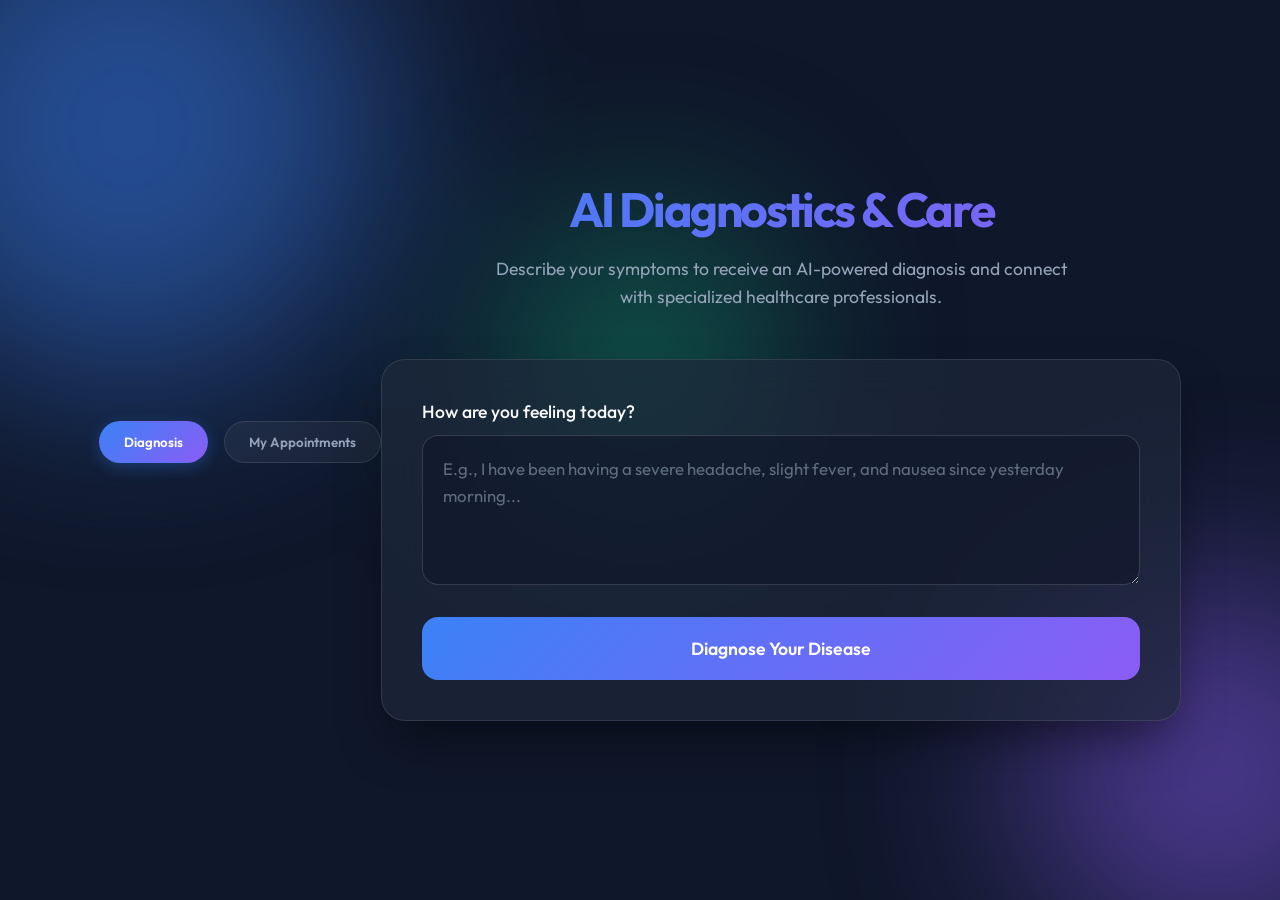
==== Frontend/index.html @ 9ebc0447 "Initial commit: Medical AI project setup" ====
<!DOCTYPE html>
<html lang="en">
<head>
    <meta charset="UTF-8">
    <meta name="viewport" content="width=device-width, initial-scale=1.0">
    <meta name="description" content="AI Healthcare Assistant for disease diagnosis and appointment booking">
    <title>AI Healthcare Assistant</title>
    <link rel="preconnect" href="https://fonts.googleapis.com">
    <link rel="preconnect" href="https://fonts.gstatic.com" crossorigin>
    <link href="https://fonts.googleapis.com/css2?family=Outfit:wght@300;400;500;600;700&display=swap" rel="stylesheet">
    <link rel="stylesheet" href="styles.css">
</head>
<body>
    <div class="background-globes">
        <div class="globe globe-1"></div>
        <div class="globe globe-2"></div>
        <div class="globe globe-3"></div>
    </div>

    <nav class="app-nav">
        <button id="nav-diagnosis" class="nav-btn active">Diagnosis</button>
        <button id="nav-appointments" class="nav-btn">My Appointments</button>
    </nav>

    <main class="app-container">
        <header class="app-header">
            <h1>AI Diagnostics & Care</h1>
            <p id="header-subtitle">Describe your symptoms to receive an AI-powered diagnosis and connect with specialized healthcare professionals.</p>
        </header>

        <section id="appointments-section" class="card hidden fade-in">
            <div class="dashboard-header">
                <h2>Your Upcoming Appointments</h2>
                <button id="refresh-appointments" class="icon-btn-small">↻</button>
            </div>
            <div id="appointments-list" class="appointments-list">
                <p class="empty-msg">No appointments booked yet.</p>
            </div>
        </section>

        <section id="diagnosis-section" class="card fade-in">
            <div class="input-group">
                <label for="symptoms-input">How are you feeling today?</label>
                <textarea id="symptoms-input" placeholder="E.g., I have been having a severe headache, slight fever, and nausea since yesterday morning..."></textarea>
            </div>
            
            <button id="predict-btn" class="primary-btn glow-effect">
                <span class="btn-text">Diagnose Your Disease</span>
                <div class="loader hidden"></div>
            </button>

            <div id="prediction-result" class="result-box hidden">
                <h3>Diagnosis Result</h3>
                <p id="disease-text"></p>
                
                <div class="action-wrapper hidden" id="appointment-wrapper">
                    <button id="book-appointment-btn" class="secondary-btn">
                        Book an Appointment
                    </button>
                </div>
            </div>
        </section>

        <section id="chat-section" class="card hidden slide-up">
            <div class="chat-header">
                <h2>Appointment Booking</h2>
                <button id="close-chat" class="icon-btn" aria-label="Close chat">×</button>
            </div>
            
            <div class="chat-window" id="chat-window">
                <div class="message ai-message">
                    <div class="avatar">AI</div>
                    <div class="bubble">Hello! I see you need an appointment based on your recent diagnosis. How can I help you schedule that today?</div>
                </div>
            </div>

            <div class="chat-input-area">
                <input type="text" id="chat-input" placeholder="Type a message..." autocomplete="off">
                <button id="send-btn" class="send-btn">
                    <svg width="24" height="24" viewBox="0 0 24 24" fill="none" xmlns="http://www.w3.org/2000/svg">
                        <path d="M22 2L11 13" stroke="currentColor" stroke-width="2" stroke-linecap="round" stroke-linejoin="round"/>
                        <path d="M22 2L15 22L11 13L2 9L22 2Z" stroke="currentColor" stroke-width="2" stroke-linecap="round" stroke-linejoin="round"/>
                    </svg>
                </button>
            </div>
        </section>
    </main>

    <script src="app.js"></script>
</body>
</html>
---- Frontend/styles.css ----
:root {
    --bg-color: #0f172a;
    --card-bg: rgba(30, 41, 59, 0.7);
    --card-border: rgba(255, 255, 255, 0.1);
    --text-primary: #f8fafc;
    --text-secondary: #94a3b8;
    --accent-primary: #3b82f6;
    --accent-hover: #2563eb;
    --accent-gradient: linear-gradient(135deg, #3b82f6 0%, #8b5cf6 100%);
    --success-gradient: linear-gradient(135deg, #10b981 0%, #059669 100%);
    --input-bg: rgba(15, 23, 42, 0.6);
    --input-border: rgba(255, 255, 255, 0.15);
    --input-focus: #3b82f6;
    --ai-msg-bg: rgba(59, 130, 246, 0.15);
    --user-msg-bg: rgba(139, 92, 246, 0.2);
}

* {
    box-sizing: border-box;
    margin: 0;
    padding: 0;
}

body {
    font-family: 'Outfit', -apple-system, BlinkMacSystemFont, 'Segoe UI', Roboto, Helvetica, Arial, sans-serif;
    background-color: var(--bg-color);
    color: var(--text-primary);
    min-height: 100vh;
    display: flex;
    justify-content: center;
    align-items: center;
    position: relative;
    overflow-x: hidden;
    padding: 2rem;
}

/* Background Animations */
.background-globes {
    position: fixed;
    top: 0;
    left: 0;
    width: 100vw;
    height: 100vh;
    z-index: -1;
    overflow: hidden;
    pointer-events: none;
}

.globe {
    position: absolute;
    border-radius: 50%;
    filter: blur(100px);
    opacity: 0.5;
    animation: float 20s infinite ease-in-out alternate;
}

.globe-1 {
    width: 40vw;
    height: 40vw;
    background: #3b82f6;
    top: -10vw;
    left: -10vw;
    animation-delay: 0s;
}

.globe-2 {
    width: 30vw;
    height: 30vw;
    background: #8b5cf6;
    bottom: -5vw;
    right: -10vw;
    animation-delay: -5s;
}

.globe-3 {
    width: 20vw;
    height: 20vw;
    background: #10b981;
    top: 40%;
    left: 50%;
    transform: translate(-50%, -50%);
    animation-delay: -10s;
}

@keyframes float {
    0% { transform: translate(0, 0) scale(1); }
    100% { transform: translate(30px, 50px) scale(1.1); }
}

/* Main Container */
.app-container {
    width: 100%;
    max-width: 800px;
    display: flex;
    flex-direction: column;
    gap: 2rem;
    z-index: 1;
}

.app-header {
    text-align: center;
    margin-bottom: 1rem;
}

.app-header h1 {
    font-size: 3rem;
    font-weight: 700;
    background: var(--accent-gradient);
    -webkit-background-clip: text;
    -webkit-text-fill-color: transparent;
    margin-bottom: 1rem;
    letter-spacing: -0.05em;
}

.app-header p {
    font-size: 1.1rem;
    color: var(--text-secondary);
    max-width: 600px;
    margin: 0 auto;
    line-height: 1.6;
}

/* Cards */
.card {
    background: var(--card-bg);
    backdrop-filter: blur(20px);
    -webkit-backdrop-filter: blur(20px);
    border: 1px solid var(--card-border);
    border-radius: 24px;
    padding: 2.5rem;
    box-shadow: 0 25px 50px -12px rgba(0, 0, 0, 0.5);
    transition: all 0.3s ease;
}

.fade-in {
    animation: fadeIn 0.8s ease-out forwards;
}

.slide-up {
    animation: slideUp 0.6s ease-out forwards;
}

@keyframes fadeIn {
    from { opacity: 0; }
    to { opacity: 1; }
}

@keyframes slideUp {
    from { opacity: 0; transform: translateY(20px); }
    to { opacity: 1; transform: translateY(0); }
}

/* Input Styles */
.input-group {
    display: flex;
    flex-direction: column;
    gap: 0.75rem;
    margin-bottom: 2rem;
}

.input-group label {
    font-size: 1.1rem;
    font-weight: 500;
    color: var(--text-primary);
}

textarea {
    width: 100%;
    min-height: 150px;
    background: var(--input-bg);
    border: 1px solid var(--input-border);
    border-radius: 16px;
    padding: 1.25rem;
    color: var(--text-primary);
    font-family: inherit;
    font-size: 1.05rem;
    line-height: 1.6;
    resize: vertical;
    transition: all 0.3s ease;
}

textarea:focus, input:focus {
    outline: none;
    border-color: var(--input-focus);
    box-shadow: 0 0 0 4px rgba(59, 130, 246, 0.15);
}

textarea::placeholder {
    color: rgba(148, 163, 184, 0.6);
}

/* Buttons */
.primary-btn {
    width: 100%;
    padding: 1.25rem;
    border: none;
    border-radius: 16px;
    background: var(--accent-gradient);
    color: white;
    font-size: 1.1rem;
    font-weight: 600;
    font-family: inherit;
    cursor: pointer;
    position: relative;
    overflow: hidden;
    transition: all 0.3s ease;
    display: flex;
    justify-content: center;
    align-items: center;
    gap: 10px;
}

.primary-btn:hover {
    transform: translateY(-2px);
    box-shadow: 0 10px 25px -5px rgba(59, 130, 246, 0.5);
}

.primary-btn:active {
    transform: translateY(1px);
}

.secondary-btn {
    width: 100%;
    padding: 1rem;
    border: none;
    border-radius: 12px;
    background: var(--success-gradient);
    color: white;
    font-size: 1.05rem;
    font-weight: 600;
    font-family: inherit;
    cursor: pointer;
    transition: all 0.3s ease;
    margin-top: 1rem;
}

.secondary-btn:hover {
    transform: translateY(-2px);
    box-shadow: 0 10px 25px -5px rgba(16, 185, 129, 0.4);
}

.icon-btn {
    background: none;
    border: none;
    color: var(--text-secondary);
    font-size: 2rem;
    cursor: pointer;
    transition: color 0.2s ease;
    line-height: 1;
}

.icon-btn:hover {
    color: var(--text-primary);
}

/* Loader */
.loader {
    width: 24px;
    height: 24px;
    border: 3px solid rgba(255, 255, 255, 0.3);
    border-top: 3px solid white;
    border-radius: 50%;
    animation: spin 1s linear infinite;
}

@keyframes spin {
    0% { transform: rotate(0deg); }
    100% { transform: rotate(360deg); }
}

/* Results Area */
.result-box {
    margin-top: 2rem;
    padding: 1.5rem;
    background: rgba(16, 185, 129, 0.1);
    border: 1px solid rgba(16, 185, 129, 0.2);
    border-radius: 16px;
    animation: slideUp 0.5s ease-out forwards;
}

.result-box h3 {
    color: #34d399;
    margin-bottom: 0.5rem;
    font-size: 1.2rem;
}

.result-box p {
    font-size: 1.1rem;
    line-height: 1.6;
    margin-bottom: 1rem;
}

.hidden {
    display: none !important;
}

/* Chat Section */
.chat-header {
    display: flex;
    justify-content: space-between;
    align-items: center;
    margin-bottom: 1.5rem;
    padding-bottom: 1.5rem;
    border-bottom: 1px solid var(--card-border);
}

.chat-header h2 {
    font-size: 1.5rem;
    font-weight: 600;
}

.chat-window {
    height: 350px;
    overflow-y: auto;
    display: flex;
    flex-direction: column;
    gap: 1.5rem;
    padding-right: 1rem;
    margin-bottom: 1.5rem;
}

.chat-window::-webkit-scrollbar {
    width: 6px;
}

.chat-window::-webkit-scrollbar-track {
    background: rgba(255, 255, 255, 0.05);
    border-radius: 10px;
}

.chat-window::-webkit-scrollbar-thumb {
    background: rgba(255, 255, 255, 0.2);
    border-radius: 10px;
}

.message {
    display: flex;
    gap: 1rem;
    max-width: 85%;
}

.ai-message {
    align-self: flex-start;
}

.user-message {
    align-self: flex-end;
    flex-direction: row-reverse;
}

.avatar {
    width: 40px;
    height: 40px;
    border-radius: 50%;
    display: flex;
    justify-content: center;
    align-items: center;
    font-weight: 600;
    font-size: 0.9rem;
    flex-shrink: 0;
}

.ai-message .avatar {
    background: var(--accent-gradient);
    color: white;
}

.user-message .avatar {
    background: rgba(255, 255, 255, 0.1);
    border: 1px solid rgba(255, 255, 255, 0.2);
    color: white;
}

.bubble {
    padding: 1rem;
    border-radius: 16px;
    line-height: 1.5;
    font-size: 1.05rem;
}

.ai-message .bubble {
    background: var(--ai-msg-bg);
    border: 1px solid rgba(59, 130, 246, 0.2);
    border-top-left-radius: 4px;
}

.user-message .bubble {
    background: var(--user-msg-bg);
    border: 1px solid rgba(139, 92, 246, 0.2);
    border-top-right-radius: 4px;
}

.chat-input-area {
    display: flex;
    gap: 1rem;
    position: relative;
}

.chat-input-area input {
    flex: 1;
    background: var(--input-bg);
    border: 1px solid var(--input-border);
    border-radius: 24px;
    padding: 1rem 1.5rem;
    color: var(--text-primary);
    font-family: inherit;
    font-size: 1.05rem;
    transition: all 0.3s ease;
}

.send-btn {
    width: 50px;
    height: 50px;
    border-radius: 50%;
    border: none;
    background: var(--accent-gradient);
    color: white;
    display: flex;
    justify-content: center;
    align-items: center;
    cursor: pointer;
    transition: all 0.3s ease;
    flex-shrink: 0;
}

.send-btn:hover {
    transform: scale(1.05);
    box-shadow: 0 5px 15px rgba(59, 130, 246, 0.4);
}

.send-btn:active {
    transform: scale(0.95);
}

.typing-indicator {
    display: flex;
    gap: 4px;
    padding: 5px;
}

.typing-indicator span {
    width: 6px;
    height: 6px;
    background-color: var(--text-secondary);
    border-radius: 50%;
    animation: typing 1.4s infinite ease-in-out both;
}

.typing-indicator span:nth-child(1) { animation-delay: -0.32s; }
.typing-indicator span:nth-child(2) { animation-delay: -0.16s; }

@keyframes typing {
    0%, 80%, 100% { transform: scale(0); }
    40% { transform: scale(1); }
}

@media (max-width: 640px) {
    body { padding: 1rem; }
    .app-header h1 { font-size: 2.2rem; }
    .card { padding: 1.5rem; }
    .message { max-width: 95%; }
}

/* Authentication Styles */
.auth-container {
    max-width: 450px;
    align-items: center;
}

.auth-card-wrap {
    width: 100%;
}

.auth-header {
    text-align: center;
    margin-bottom: 2rem;
}

.auth-header h2 {
    font-size: 2rem;
    font-weight: 600;
    margin-bottom: 0.5rem;
    color: var(--text-primary);
}

.auth-header p {
    color: var(--text-secondary);
    font-size: 1rem;
}

.auth-input {
    width: 100%;
    background: var(--input-bg);
    border: 1px solid var(--input-border);
    border-radius: 12px;
    padding: 1rem 1.25rem;
    color: var(--text-primary);
    font-family: inherit;
    font-size: 1.05rem;
    transition: all 0.3s ease;
}

.mt-2 {
    margin-top: 1.5rem;
}

.auth-switch {
    text-align: center;
    margin-top: 1.5rem;
    color: var(--text-secondary);
}

.link-text {
    color: var(--accent-primary);
    cursor: pointer;
    font-weight: 500;
    transition: color 0.3s ease;
}

.link-text:hover {
    color: var(--accent-hover);
    text-decoration: underline;
}

.error-text {
    color: #ef4444;
    background: rgba(239, 68, 68, 0.1);
    border: 1px solid rgba(239, 68, 68, 0.2);
    padding: 1rem;
    border-radius: 8px;
    margin-bottom: 1.5rem;
    font-size: 0.95rem;
    text-align: center;
}

/* Doctor Selection Styles */
.section-subtitle {
    font-size: 1rem;
    font-weight: 600;
    color: var(--text-secondary);
    text-transform: uppercase;
    letter-spacing: 0.05em;
    margin-bottom: 1rem;
}

.doctor-list {
    display: flex;
    flex-direction: column;
    gap: 1rem;
    margin-top: 1rem;
}

.doctor-card {
    background: rgba(255, 255, 255, 0.05);
    border: 1px solid rgba(255, 255, 255, 0.1);
    border-radius: 16px;
    padding: 1.25rem;
    display: flex;
    justify-content: space-between;
    align-items: center;
    transition: all 0.3s ease;
}

.doctor-card:hover {
    background: rgba(255, 255, 255, 0.08);
    border-color: var(--accent-primary);
    transform: translateX(5px);
}

.doc-info {
    display: flex;
    flex-direction: column;
    gap: 4px;
}

.doc-info strong {
    font-size: 1.1rem;
    color: var(--text-primary);
}

.doc-info span { font-size: 0.9rem; color: var(--text-secondary); }

.book-btn {
    background: var(--accent-gradient);
    border: none;
    color: white;
    padding: 0.6rem 1.2rem;
    border-radius: 10px;
    font-weight: 600;
    cursor: pointer;
    transition: all 0.3s ease;
}

.book-btn:hover {
    transform: scale(1.05);
    box-shadow: 0 4px 15px rgba(59, 130, 246, 0.4);
}

.small-text {
    font-size: 0.9rem;
    color: var(--text-secondary);
    text-align: center;
    margin-top: 1.5rem;
}

.mt-3 {
    margin-top: 2rem;
}

/* Navigation Styles */
.app-nav {
    display: flex;
    justify-content: center;
    gap: 1rem;
    margin-bottom: 1rem;
    z-index: 2;
}

.nav-btn {
    background: rgba(255, 255, 255, 0.05);
    border: 1px solid var(--card-border);
    color: var(--text-secondary);
    padding: 0.75rem 1.5rem;
    border-radius: 50px;
    font-family: inherit;
    font-weight: 600;
    cursor: pointer;
    transition: all 0.3s ease;
    backdrop-filter: blur(10px);
}

.nav-btn:hover {
    background: rgba(255, 255, 255, 0.1);
    color: var(--text-primary);
}

.nav-btn.active {
    background: var(--accent-gradient);
    color: white;
    border-color: transparent;
    box-shadow: 0 4px 15px rgba(59, 130, 246, 0.3);
}

/* Dashboard Styles */
.dashboard-header {
    display: flex;
    justify-content: space-between;
    align-items: center;
    margin-bottom: 2rem;
}

.icon-btn-small {
    background: rgba(255, 255, 255, 0.1);
    border: none;
    color: var(--text-primary);
    width: 36px;
    height: 36px;
    border-radius: 50%;
    cursor: pointer;
    font-size: 1.2rem;
    display: flex;
    justify-content: center;
    align-items: center;
    transition: all 0.3s ease;
}

.icon-btn-small:hover {
    background: rgba(255, 255, 255, 0.2);
    transform: rotate(180deg);
}

.appointments-list {
    display: flex;
    flex-direction: column;
    gap: 1.25rem;
    max-height: 500px;
    overflow-y: auto;
    padding-right: 0.5rem;
}

.appointment-item {
    background: rgba(15, 23, 42, 0.4);
    border: 1px solid var(--card-border);
    border-radius: 16px;
    padding: 1.5rem;
    display: flex;
    justify-content: space-between;
    align-items: center;
    transition: all 0.3s ease;
}

.appointment-item:hover {
    border-color: var(--accent-primary);
    background: rgba(15, 23, 42, 0.6);
}

.apt-main-info {
    display: flex;
    flex-direction: column;
    gap: 6px;
}

.apt-main-info h4 {
    font-size: 1.2rem;
    color: var(--text-primary);
}

.apt-special {
    font-size: 0.9rem;
    color: var(--accent-primary);
    font-weight: 500;
}

.apt-disease {
    font-size: 0.9rem;
    color: var(--text-secondary);
    font-style: italic;
    margin-top: 4px;
}

.apt-time-info {
    text-align: right;
    display: flex;
    flex-direction: column;
    gap: 4px;
}

.apt-date {
    font-weight: 600;
    color: var(--text-primary);
}

.apt-time {
    color: var(--text-secondary);
    font-size: 0.95rem;
}

.apt-status {
    font-size: 0.8rem;
    padding: 4px 10px;
    border-radius: 20px;
    text-transform: uppercase;
    font-weight: 700;
    letter-spacing: 0.05em;
    margin-top: 6px;
    display: inline-block;
}

.status-pending { background: rgba(245, 158, 11, 0.2); color: #fbbf24; }
.status-confirmed { background: rgba(16, 185, 129, 0.2); color: #34d399; }
.status-cancelled { background: rgba(239, 68, 68, 0.2); color: #f87171; }

/* =========================================
   PREMIUM DOCTOR PORTAL UI
   ========================================= */

#doctor-login-section {
    min-height: 100vh;
    display: flex;
    align-items: center;
    justify-content: center;
    background: radial-gradient(circle at top left, #1e293b, #0f172a);
    padding: 2rem;
}

.login-card {
    background: rgba(30, 41, 59, 0.7);
    backdrop-filter: blur(12px);
    border: 1px solid rgba(255, 255, 255, 0.1);
    border-radius: 24px;
    padding: 3.5rem;
    width: 100%;
    max-width: 500px;
    box-shadow: 0 25px 50px -12px rgba(0, 0, 0, 0.5);
    animation: slideUp 0.6s cubic-bezier(0.16, 1, 0.3, 1);
}

.login-header {
    text-align: center;
    margin-bottom: 2.5rem;
}

.login-header h2 {
    font-size: 2.5rem;
    font-weight: 800;
    background: linear-gradient(135deg, #60a5fa, #c084fc);
    -webkit-background-clip: text;
    -webkit-text-fill-color: transparent;
    margin-bottom: 0.5rem;
}

.login-header p {
    color: #94a3b8;
    font-size: 1.1rem;
}

.form-group {
    margin-bottom: 1.5rem;
}

.form-group input, .form-group select {
    width: 100%;
    background: rgba(15, 23, 42, 0.6);
    border: 1px solid rgba(255, 255, 255, 0.1);
    border-radius: 12px;
    padding: 1rem 1.25rem;
    color: white;
    font-size: 1rem;
    transition: all 0.3s ease;
}

.form-group input:focus, .form-group select:focus {
    outline: none;
    border-color: #60a5fa;
    background: rgba(15, 23, 42, 0.8);
    box-shadow: 0 0 0 4px rgba(96, 165, 250, 0.1);
}

.btn-primary {
    width: 100%;
    padding: 1rem;
    border-radius: 12px;
    background: linear-gradient(135deg, #3b82f6, #8b5cf6);
    color: white;
    font-weight: 700;
    font-size: 1.1rem;
    border: none;
    cursor: pointer;
    transition: all 0.3s ease;
    margin-top: 1rem;
}

.btn-primary:hover {
    transform: translateY(-2px);
    box-shadow: 0 10px 20px -5px rgba(59, 130, 246, 0.5);
    filter: brightness(1.1);
}

.toggle-text {
    text-align: center;
    margin-top: 1.5rem;
    color: #94a3b8;
}

.toggle-text a {
    color: #60a5fa;
    text-decoration: none;
    font-weight: 600;
}

/* Dashboard Styles */
#doctor-dashboard {
    padding: 2rem;
    max-width: 1200px;
    margin: 0 auto;
}

.dash-header {
    display: flex;
    justify-content: space-between;
    align-items: center;
    margin-bottom: 3rem;
    padding-bottom: 1.5rem;
    border-bottom: 1px solid rgba(255, 255, 255, 0.1);
}

.dash-header h2 {
    font-size: 2rem;
    font-weight: 700;
}

.appointment-grid {
    display: grid;
    grid-template-columns: repeat(auto-fill, minmax(350px, 1fr));
    gap: 1.5rem;
}

.appointment-card {
    background: rgba(30, 41, 59, 0.4);
    border: 1px solid rgba(255, 255, 255, 0.05);
    border-radius: 20px;
    padding: 1.5rem;
    transition: all 0.3s ease;
    position: relative;
    overflow: hidden;
}

.appointment-card:hover {
    background: rgba(30, 41, 59, 0.6);
    transform: translateY(-5px);
    border-color: rgba(96, 165, 250, 0.3);
}

.status-badge {
    position: absolute;
    top: 1.5rem;
    right: 1.5rem;
    padding: 0.4rem 0.8rem;
    border-radius: 20px;
    font-size: 0.75rem;
    font-weight: 700;
    text-transform: uppercase;
    letter-spacing: 0.05em;
}

.badge-pending { background: rgba(245, 158, 11, 0.1); color: #fbbf24; }
.badge-confirmed { background: rgba(16, 185, 129, 0.1); color: #34d399; }

.patient-info h3 {
    font-size: 1.25rem;
    margin-bottom: 0.5rem;
    color: #f8fafc;
}

.info-row {
    display: flex;
    align-items: center;
    gap: 0.75rem;
    color: #94a3b8;
    margin-bottom: 0.5rem;
    font-size: 0.95rem;
}

.diagnosis-box {
    margin-top: 1.25rem;
    padding: 1rem;
    background: rgba(15, 23, 42, 0.4);
    border-radius: 12px;
    border: 1px dashed rgba(255, 255, 255, 0.1);
}

.diagnosis-label {
    font-size: 0.75rem;
    color: #64748b;
    text-transform: uppercase;
    font-weight: 700;
    display: block;
    margin-bottom: 0.25rem;
}

.action-btns {
    display: flex;
    gap: 0.75rem;
    margin-top: 1.5rem;
}

@keyframes slideUp {
    from { opacity: 0; transform: translateY(20px); }
    to { opacity: 1; transform: translateY(0); }
}
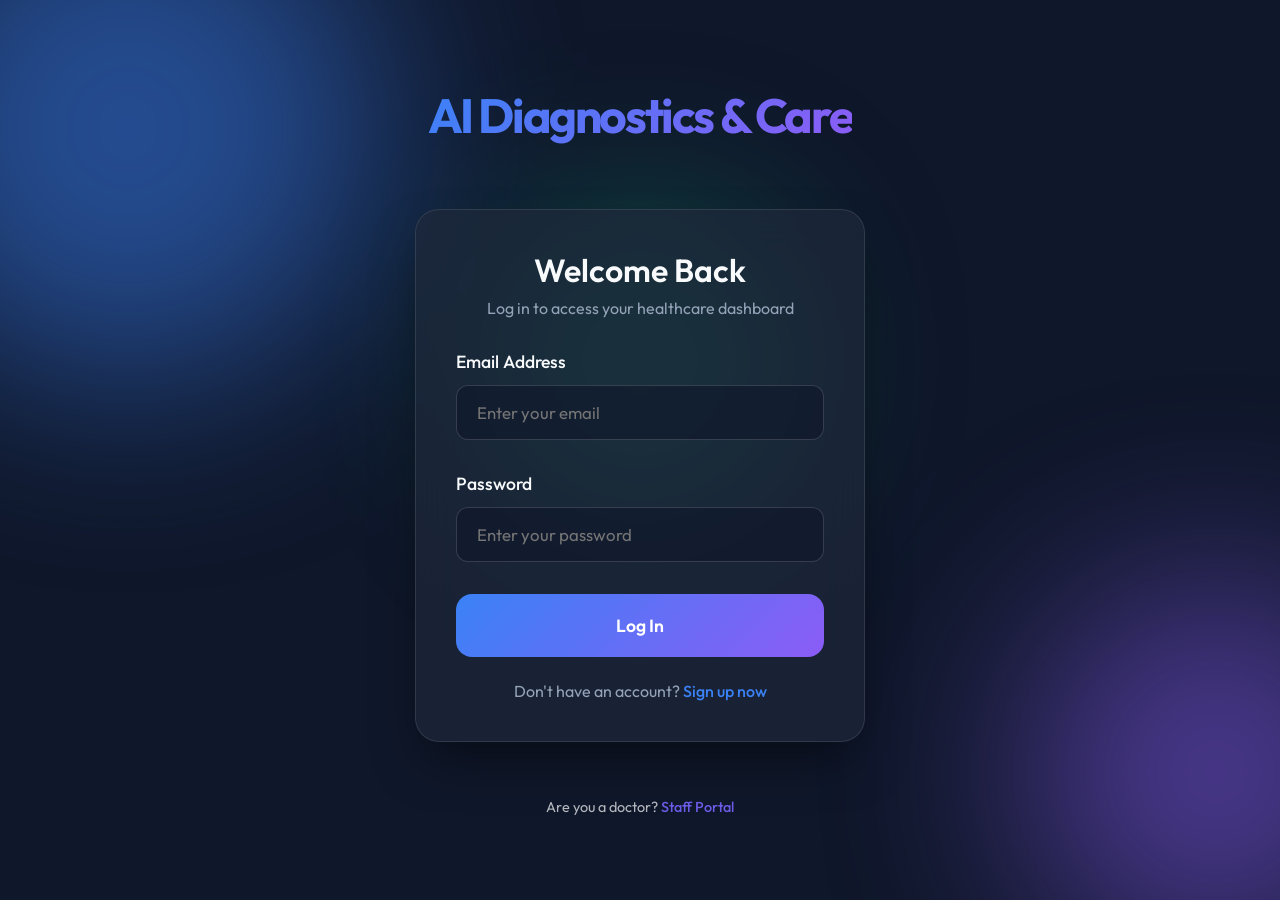
==== commit b2ac829c: "add authentication routing and doctor link" ====
--- a/Frontend/index.html
+++ b/Frontend/index.html
@@ -20,6 +20,7 @@
     <nav class="app-nav">
         <button id="nav-diagnosis" class="nav-btn active">Diagnosis</button>
         <button id="nav-appointments" class="nav-btn">My Appointments</button>
+        <button id="nav-logout" class="nav-btn" style="margin-left: auto; color: #ff7675; border-color: rgba(255, 118, 117, 0.3);">Logout</button>
     </nav>
 
     <main class="app-container">
